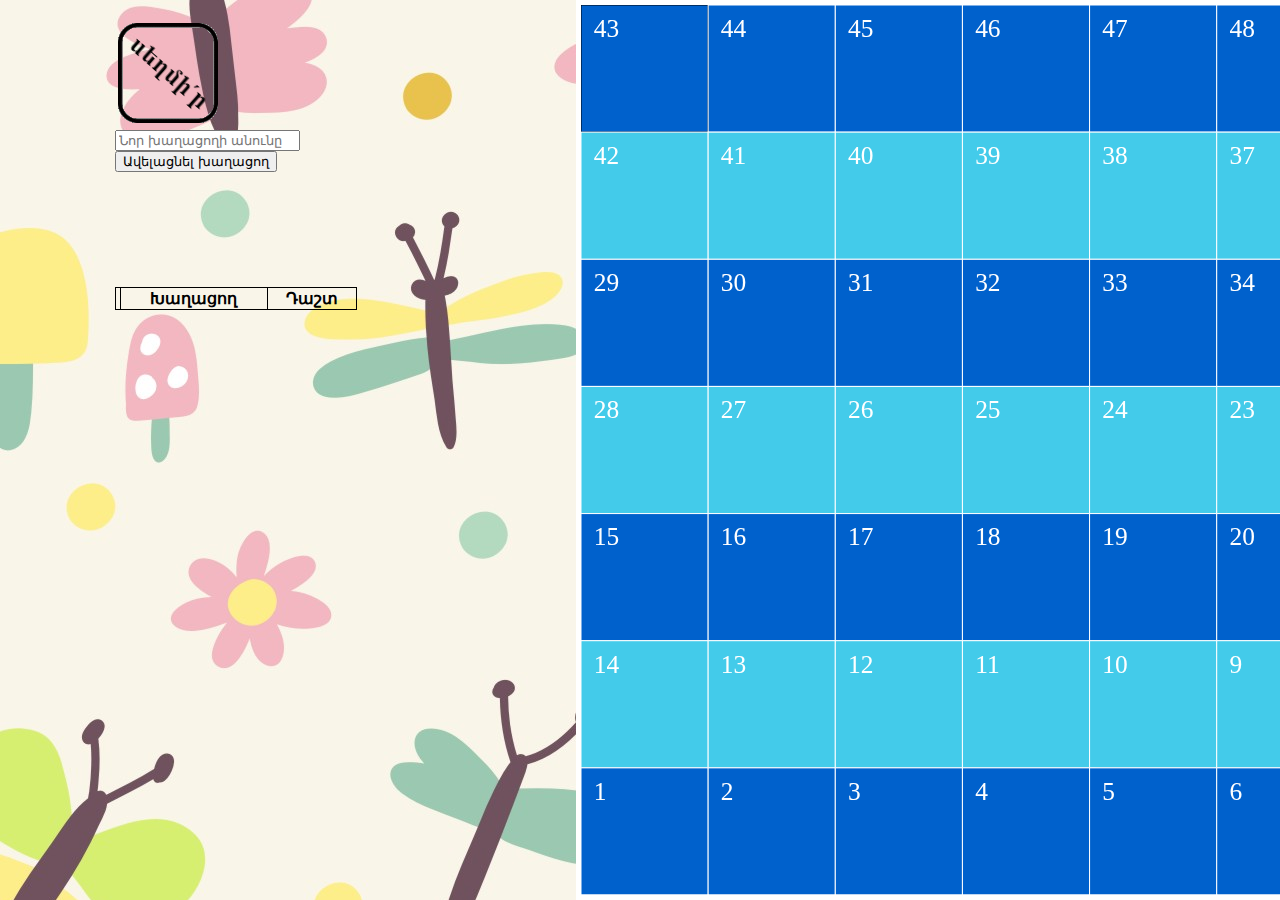
==== index.html @ 0a36bb39 "create data.js" ====
<!DOCTYPE html>
<html>
<head>
	<meta charset="UTF-8">
	<title>Saap Seedi - Online Snake and Ladder Game</title>
	<link href="css/style.css" rel="stylesheet">
</head>
<body>
	<div id="nav">
		<div id="controls">
			<table id="diceControl">
				<tr>
					<td><img src="images/face0.png" id="dice"></td>
					<td>
						<p id="diceName"></p>
					</td>
				</tr>
			</table>
			<input type="text" placeholder="Նոր խաղացողի անունը" id="playerName"> <button id="addPlayer">Ավելացնել խաղացող	</button>
		</div>
		<div id="players">
			<table id="playersTable">
				<tr>
					<th> </th>
					<th>Խաղացող</th>
					<th>Դաշտ</th>
				</tr>
			</table>
		</div>
	</div>
	<div id="popupScreen">
		<div id="popup">
			<p id="popupText"></p>
			<button id="popupButton" onclick="closePopup()">Փակել</button>
		</div>
	</div>
	<div id="gameBoard"></div>
	<script type="text/javascript" src="js/data.js"></script>
	<script type="text/javascript" src="js/jquery.js"></script>
	<script type="text/javascript" src="js/saapSeedi.js"></script>
	<script type="text/javascript" src="js/gamePlay.js"></script>
</body>
</html>
---- css/style.css ----
body {
	background-image: url(../images/66.jpg);
	display: flex;
	margin: 0;
}

#nav {
	margin-top: 20px;
	width: 45%;
}

#players {
	margin: 20%;
}

#players table {
	border: 1px solid !important;
	border-collapse: collapse;
	width: 70%;
}

#popupScreen {
	z-index: 1000;
	display: none;
	position: absolute;
	top: 0;
	left: 0;
	width: 100%;
	height: 100%;
	background-color: hsla(0, 0%, 100%, .8);
}

#popup {
	display: none;
	position: absolute;
	top: 40%;
	left: 25%;
	right: 25%;
	padding: 20px;
	z-index: 10;
}

#controls {
	margin: 0 20%;
}

#players th,
#players td {
	border: 1px solid;
}

canvas {
	border: 5px solid #ffffff;
	position: absolute;
}

#diceName {
	margin: 0;
	font-size: 50px;
	font-weight: bold;
}

#diceControl {
	cursor: pointer;
}
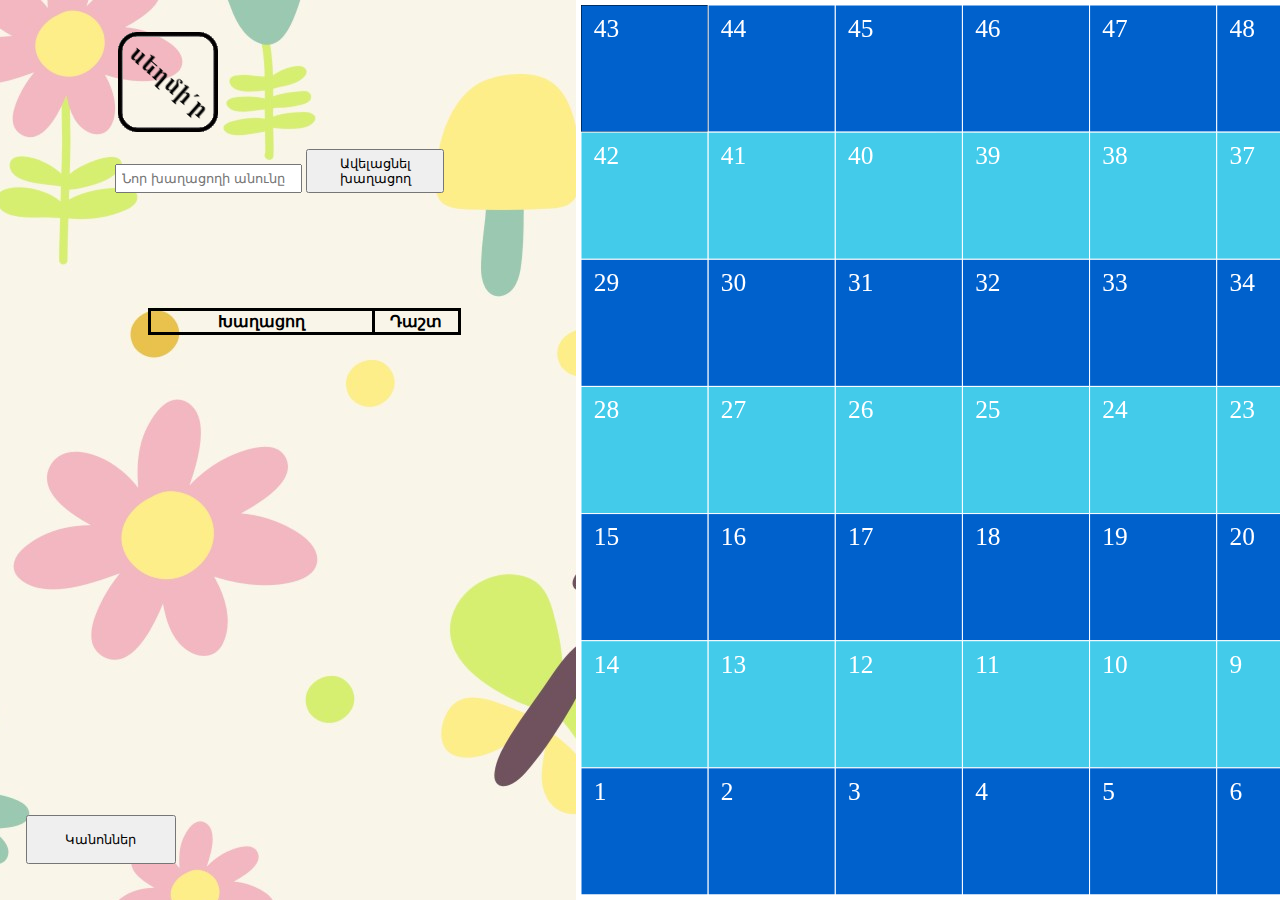
==== commit 43ce5c1b: "add rules button and change alerts to popup" ====
--- a/index.html
+++ b/index.html
@@ -1,10 +1,12 @@
 <!DOCTYPE html>
 <html>
+
 <head>
 	<meta charset="UTF-8">
 	<title>Saap Seedi - Online Snake and Ladder Game</title>
 	<link href="css/style.css" rel="stylesheet">
 </head>
+
 <body>
 	<div id="nav">
 		<div id="controls">
@@ -21,9 +23,9 @@
 		<div id="players">
 			<table id="playersTable">
 				<tr>
-					<th> </th>
-					<th>Խաղացող</th>
-					<th>Դաշտ</th>
+					<th style="width:10%; border: none;"> </th>
+					<th style="width:65%;">Խաղացող</th>
+					<th style="width:25%;">Դաշտ</th>
 				</tr>
 			</table>
 		</div>
@@ -34,10 +36,14 @@
 			<button id="popupButton" onclick="closePopup()">Փակել</button>
 		</div>
 	</div>
+	<div id="rules">
+		<button onclick="openPopup(101)">Կանոններ</button>
+	</div>
 	<div id="gameBoard"></div>
 	<script type="text/javascript" src="js/data.js"></script>
 	<script type="text/javascript" src="js/jquery.js"></script>
 	<script type="text/javascript" src="js/saapSeedi.js"></script>
 	<script type="text/javascript" src="js/gamePlay.js"></script>
 </body>
+
 </html>
--- a/css/style.css
+++ b/css/style.css
@@ -1,22 +1,51 @@
 body {
 	background-image: url(../images/66.jpg);
+	background-position: top;
 	display: flex;
 	margin: 0;
 }
 
 #nav {
-	margin-top: 20px;
 	width: 45%;
+}
+
+#controls {
+	margin: 5% 20%;
 }
 
 #players {
 	margin: 20%;
 }
 
+#rules {
+	position: absolute;
+	bottom: 4%;
+	left: 2%;
+}
+
 #players table {
-	border: 1px solid !important;
 	border-collapse: collapse;
-	width: 70%;
+	width: 100%;
+}
+
+#players th,
+#players td {
+	border: 3px solid black;
+}
+
+tr td.playerColor {
+	color: #fff;
+	text-align: center;
+	font-weight: 900;
+}
+
+.playerColor + td {
+	padding-left: 15px;
+}
+
+#rules button {
+	width: 150px;
+	padding: 15px;
 }
 
 #popupScreen {
@@ -33,20 +62,11 @@
 #popup {
 	display: none;
 	position: absolute;
-	top: 40%;
+	top: 25%;
 	left: 25%;
 	right: 25%;
 	padding: 20px;
 	z-index: 10;
-}
-
-#controls {
-	margin: 0 20%;
-}
-
-#players th,
-#players td {
-	border: 1px solid;
 }
 
 canvas {
@@ -62,4 +82,16 @@
 
 #diceControl {
 	cursor: pointer;
+	width: 100%;
+	margin-bottom: 10px;
 }
+
+#playerName {
+	padding: 5px;
+	width: 50%;
+}
+
+#addPlayer {
+	width: 40%;
+	padding: 5px;
+}
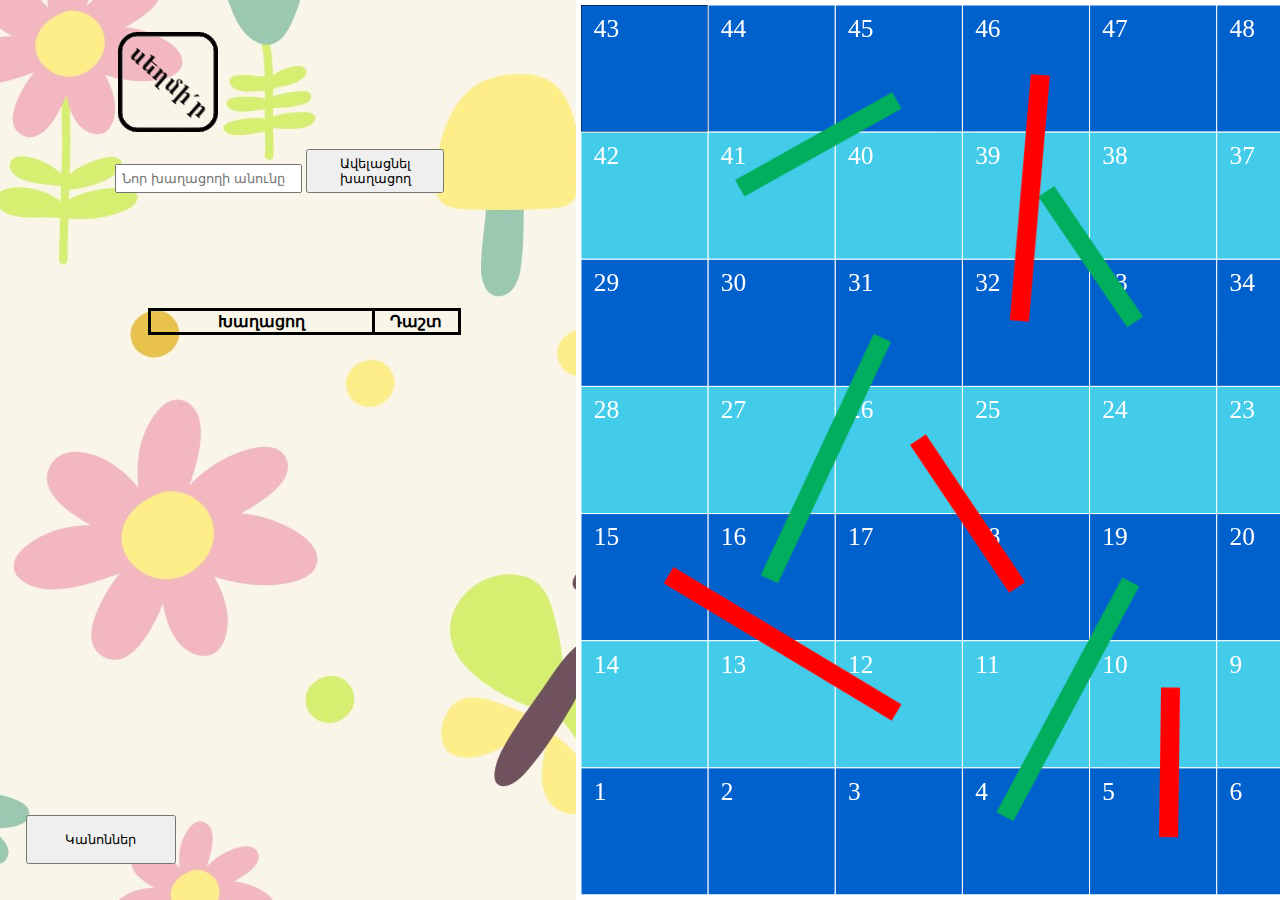
==== commit 7ffa9185: "add snakeandledders, popup optimisation" ====
--- a/index.html
+++ b/index.html
@@ -3,7 +3,7 @@
 
 <head>
 	<meta charset="UTF-8">
-	<title>Saap Seedi - Online Snake and Ladder Game</title>
+	<title>Snake and Ladder</title>
 	<link href="css/style.css" rel="stylesheet">
 </head>
 
@@ -33,7 +33,7 @@
 	<div id="popupScreen">
 		<div id="popup">
 			<p id="popupText"></p>
-			<button id="popupButton" onclick="closePopup()">Փակել</button>
+			
 		</div>
 	</div>
 	<div id="rules">
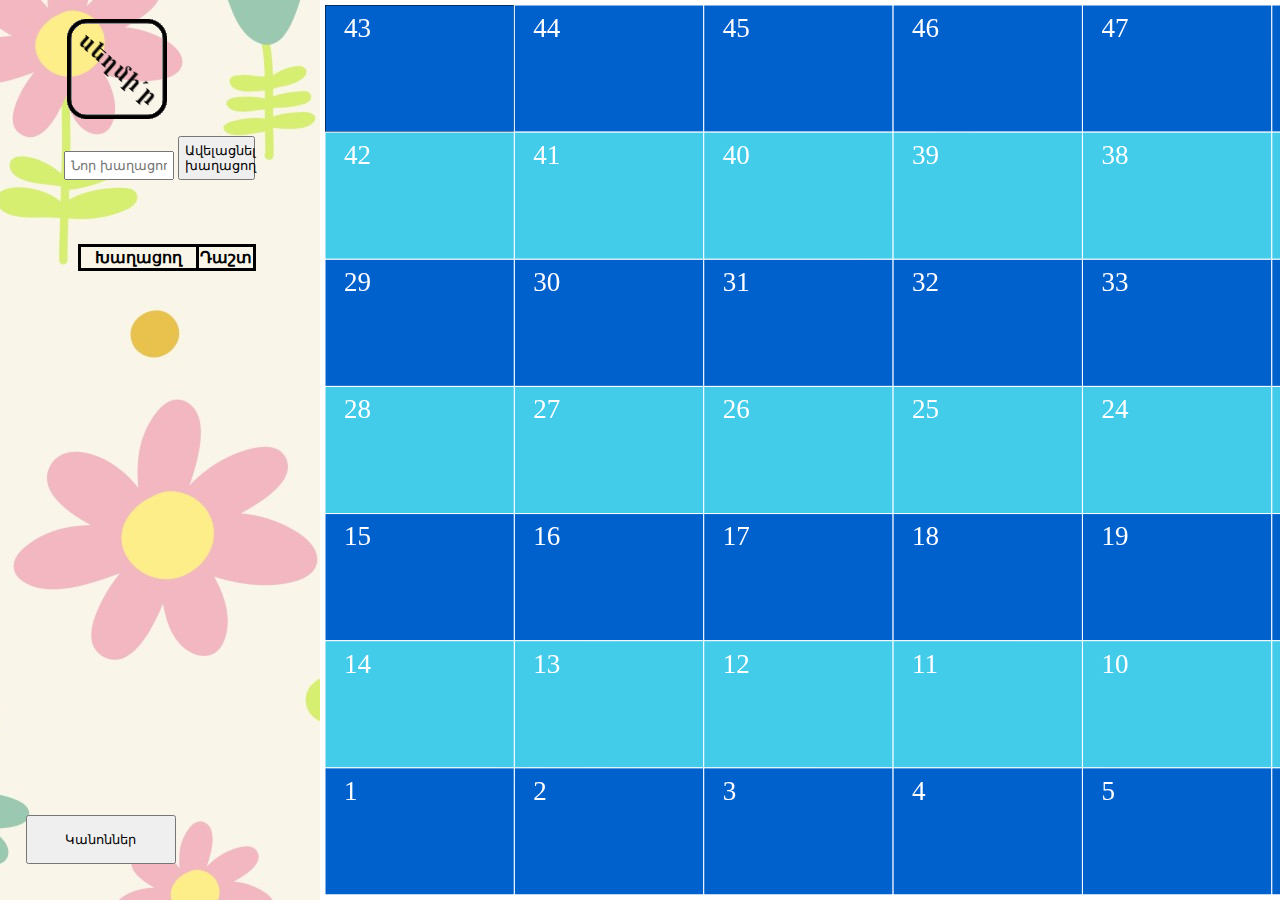
==== commit 0c77155a: "add title logo and change board width" ====
--- a/index.html
+++ b/index.html
@@ -5,6 +5,7 @@
 	<meta charset="UTF-8">
 	<title>Snake and Ladder</title>
 	<link href="css/style.css" rel="stylesheet">
+	<link rel="shortcut icon" href="images/logo.jpg" type="image/png">
 </head>
 
 <body>
@@ -18,7 +19,7 @@
 					</td>
 				</tr>
 			</table>
-			<input type="text" placeholder="Նոր խաղացողի անունը" id="playerName"> <button id="addPlayer">Ավելացնել խաղացող	</button>
+			<input type="text" placeholder="Նոր խաղացողի անունը" id="playerName"> <button id="addPlayer">Ավելացնել խաղացող</button>
 		</div>
 		<div id="players">
 			<table id="playersTable">
@@ -32,12 +33,10 @@
 	</div>
 	<div id="popupScreen">
 		<div id="popup">
-			<p id="popupText"></p>
-			
 		</div>
 	</div>
 	<div id="rules">
-		<button onclick="openPopup(101)">Կանոններ</button>
+		<button onclick="openPopup('rules')">Կանոններ</button>
 	</div>
 	<div id="gameBoard"></div>
 	<script type="text/javascript" src="js/data.js"></script>
--- a/css/style.css
+++ b/css/style.css
@@ -6,7 +6,7 @@
 }
 
 #nav {
-	width: 45%;
+	width: 25%;
 }
 
 #controls {
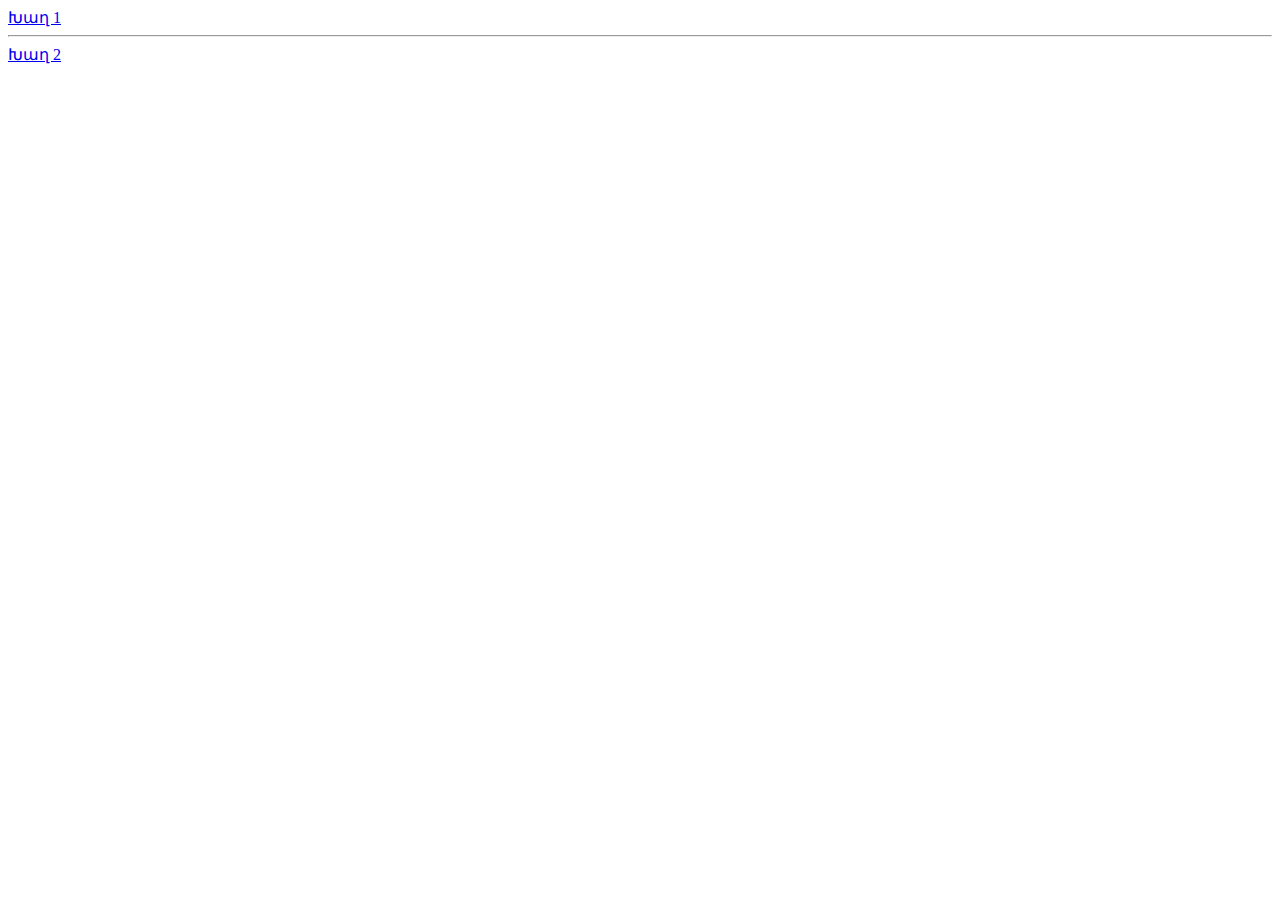
==== commit d39d41e8: "create page for selecting game" ====
--- a/index.html
+++ b/index.html
@@ -4,45 +4,11 @@
 <head>
 	<meta charset="UTF-8">
 	<title>Snake and Ladder</title>
-	<link href="css/style.css" rel="stylesheet">
-	<link rel="shortcut icon" href="images/logo.jpg" type="image/png">
 </head>
-
 <body>
-	<div id="nav">
-		<div id="controls">
-			<table id="diceControl">
-				<tr>
-					<td><img src="images/face0.png" id="dice"></td>
-					<td>
-						<p id="diceName"></p>
-					</td>
-				</tr>
-			</table>
-			<input type="text" placeholder="Նոր խաղացողի անունը" id="playerName"> <button id="addPlayer">Ավելացնել խաղացող</button>
-		</div>
-		<div id="players">
-			<table id="playersTable">
-				<tr>
-					<th style="width:10%; border: none;"> </th>
-					<th style="width:65%;">Խաղացող</th>
-					<th style="width:25%;">Դաշտ</th>
-				</tr>
-			</table>
-		</div>
-	</div>
-	<div id="popupScreen">
-		<div id="popup">
-		</div>
-	</div>
-	<div id="rules">
-		<button onclick="openPopup('rules')">Կանոններ</button>
-	</div>
-	<div id="gameBoard"></div>
-	<script type="text/javascript" src="js/data.js"></script>
-	<script type="text/javascript" src="js/jquery.js"></script>
-	<script type="text/javascript" src="js/saapSeedi.js"></script>
-	<script type="text/javascript" src="js/gamePlay.js"></script>
+	<a href="./game.html?type=1">Խաղ 1</a>
+	<hr>
+	<a href="./game.html?type=2">Խաղ 2</a>
 </body>
 
 </html>
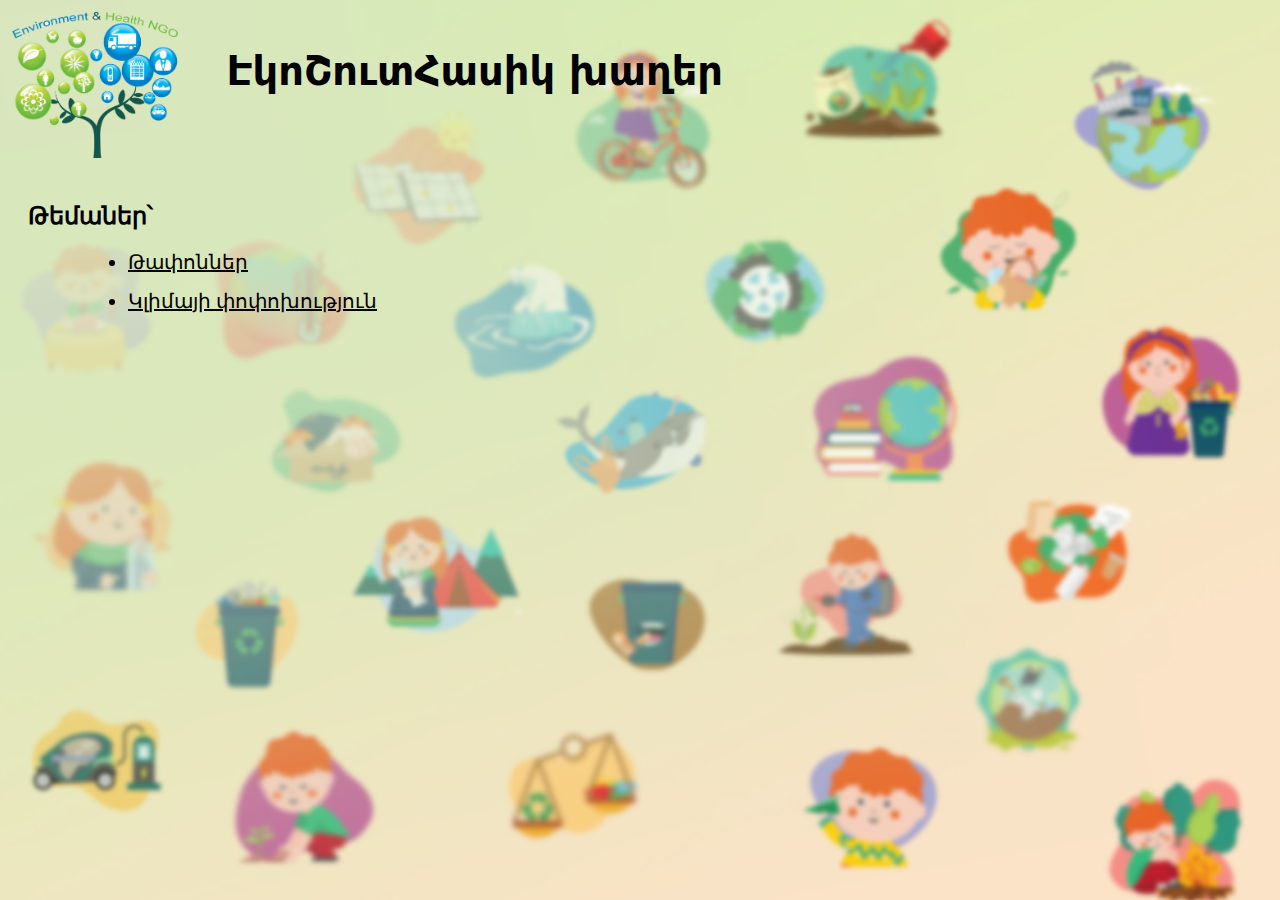
==== commit 55494a60: "choice page and rules decoration" ====
--- a/index.html
+++ b/index.html
@@ -1,14 +1,29 @@
 <!DOCTYPE html>
 <html>
 
-<head>
-	<meta charset="UTF-8">
+<head>	
+    <meta charset="UTF-8">
 	<title>Snake and Ladder</title>
+	<link href="css/ChoicePage.css" rel="stylesheet">
+	<link rel="shortcut icon" href="images/logo.jpg" type="image/png">
 </head>
 <body>
-	<a href="./game.html?type=1">Խաղ 1</a>
-	<hr>
-	<a href="./game.html?type=2">Խաղ 2</a>
+    <header>
+        <div>
+            <a href="#">
+                <img src="./logo.png" alt="">
+            </a>
+        </div>
+        <div>
+            <h1>ԷկոՇուտՀասիկ խաղեր</h1>
+        </div>
+    </header>
+    <main>
+        <h2>Թեմաներ՝</h2>
+        <ul>
+            <li><a href="./game.html?type=2">Թափոններ</a></li>
+            <li><a href="./game.html?type=1">Կլիմայի փոփոխություն</a></li>
+        </ul>
+    </main>
 </body>
-
-</html>
+</html>--- a/css/ChoicePage.css
+++ b/css/ChoicePage.css
@@ -0,0 +1,40 @@
+body {
+    background-image: url(../images/cover.png);
+    background-size: cover;
+}
+
+header{
+    display: flex;
+}
+
+header a{
+    text-decoration: none;
+}
+
+header img{
+    height: 150px;
+}
+
+header h1{
+    font-family: system-ui;
+    font-size: 40px;
+    margin: 40px;
+}
+
+main{
+    padding: 20px;
+}
+
+main ul{
+    padding: 0 100px;
+    font-size: 20px;
+}
+
+main li{
+    margin: 15px 0;
+}
+
+main a{
+    color: black;
+    text-decoration: underline;
+}